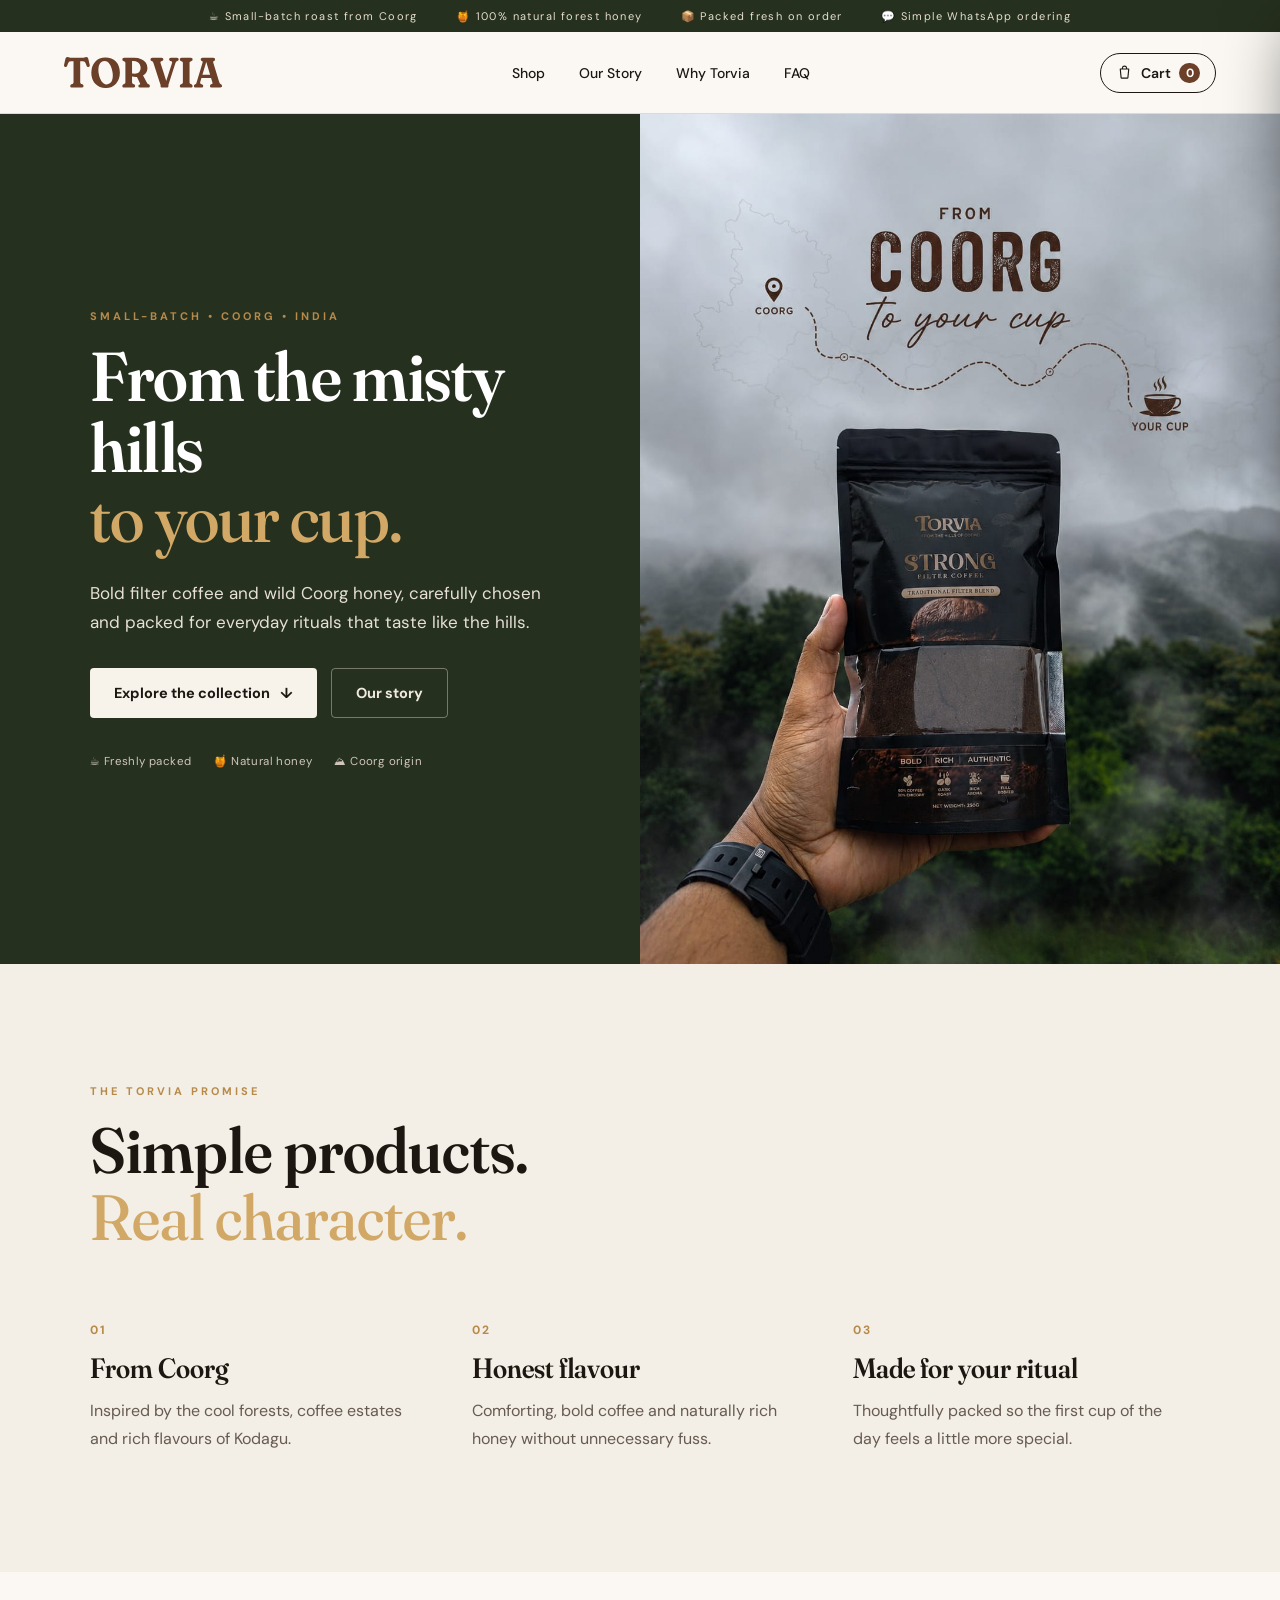
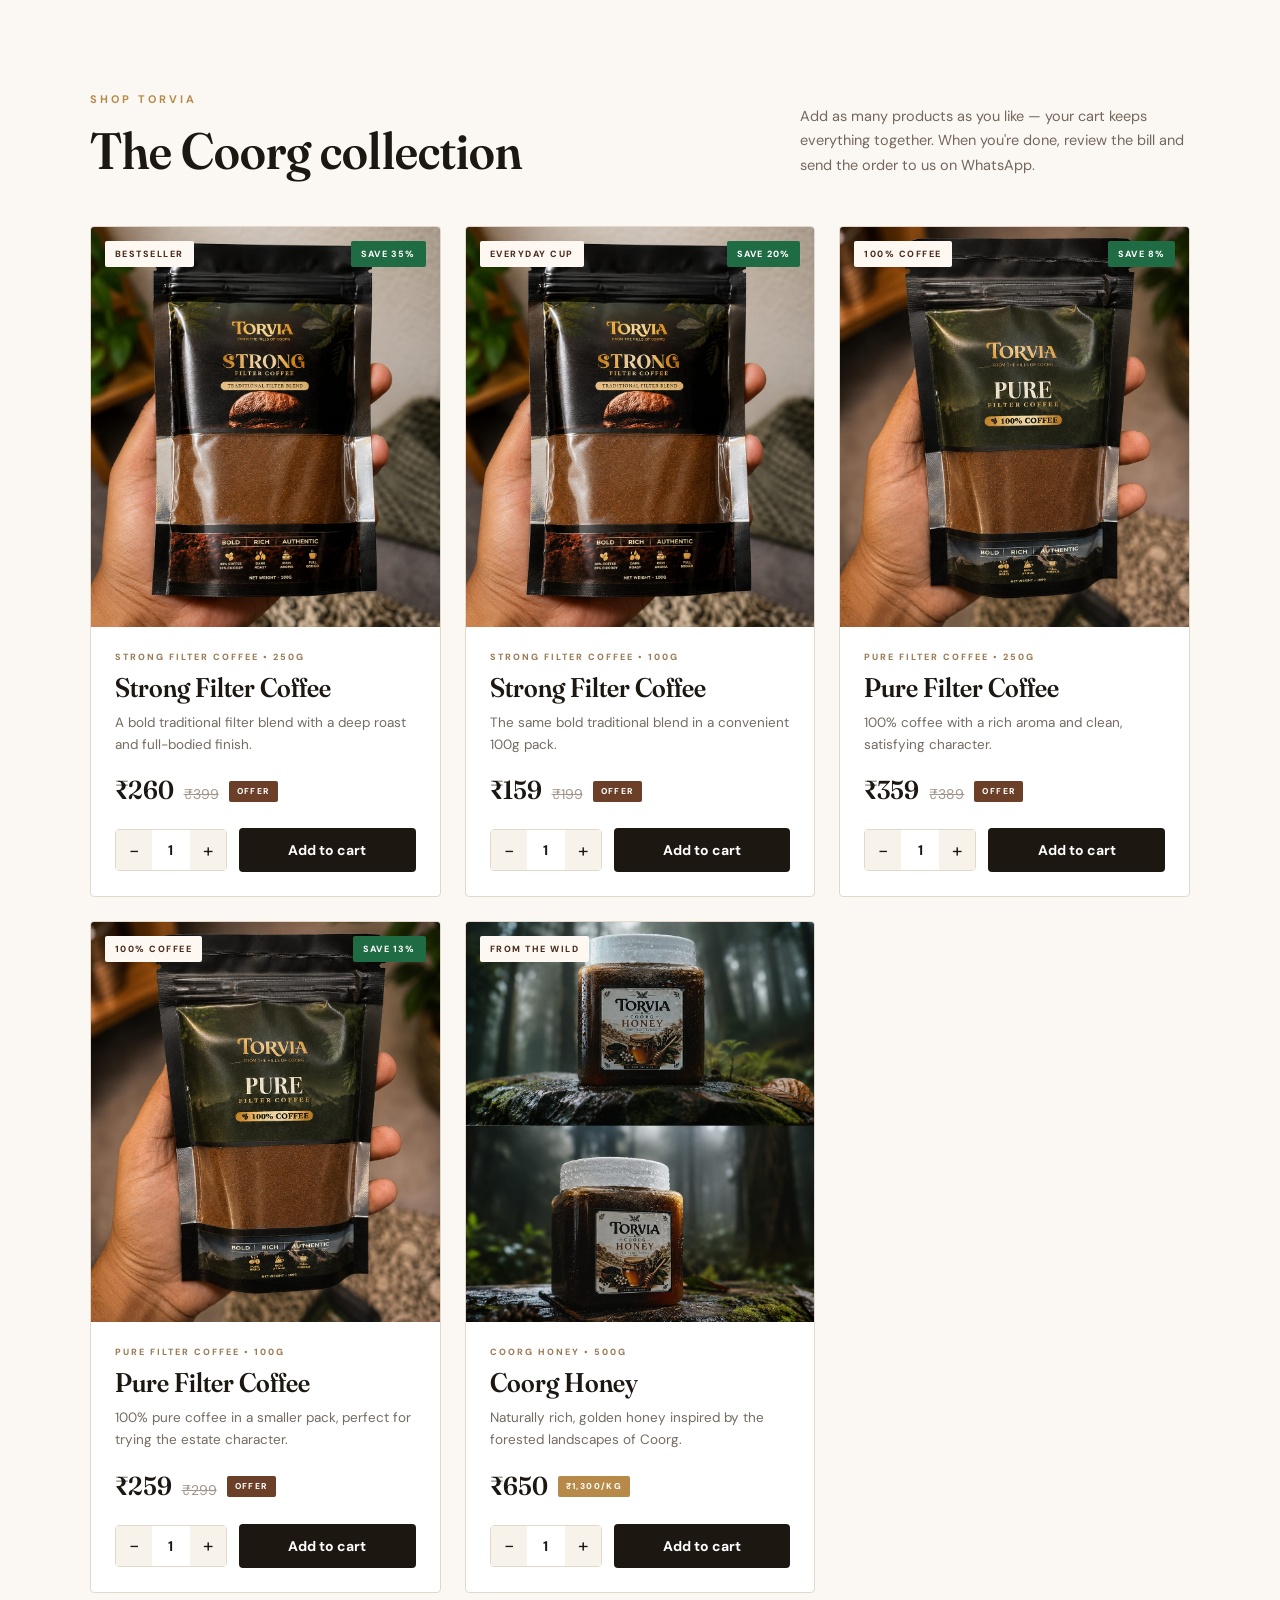
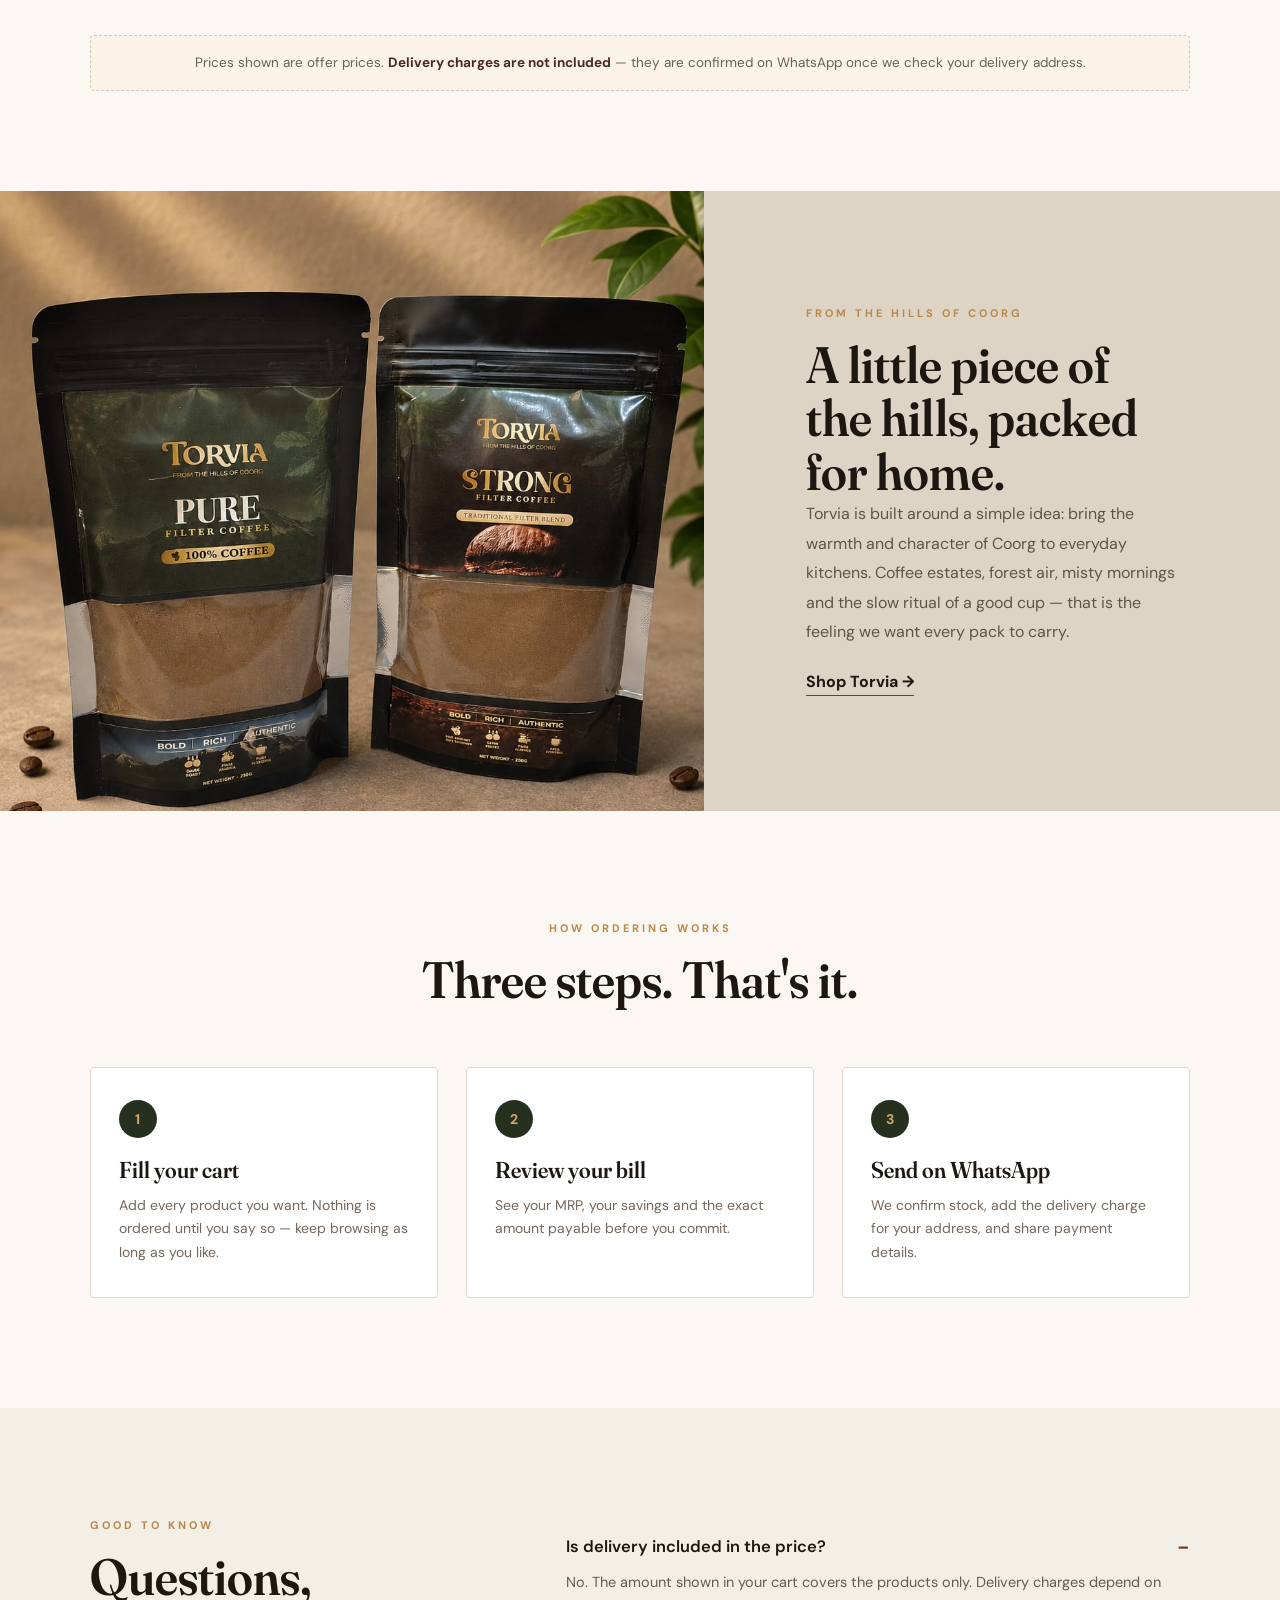
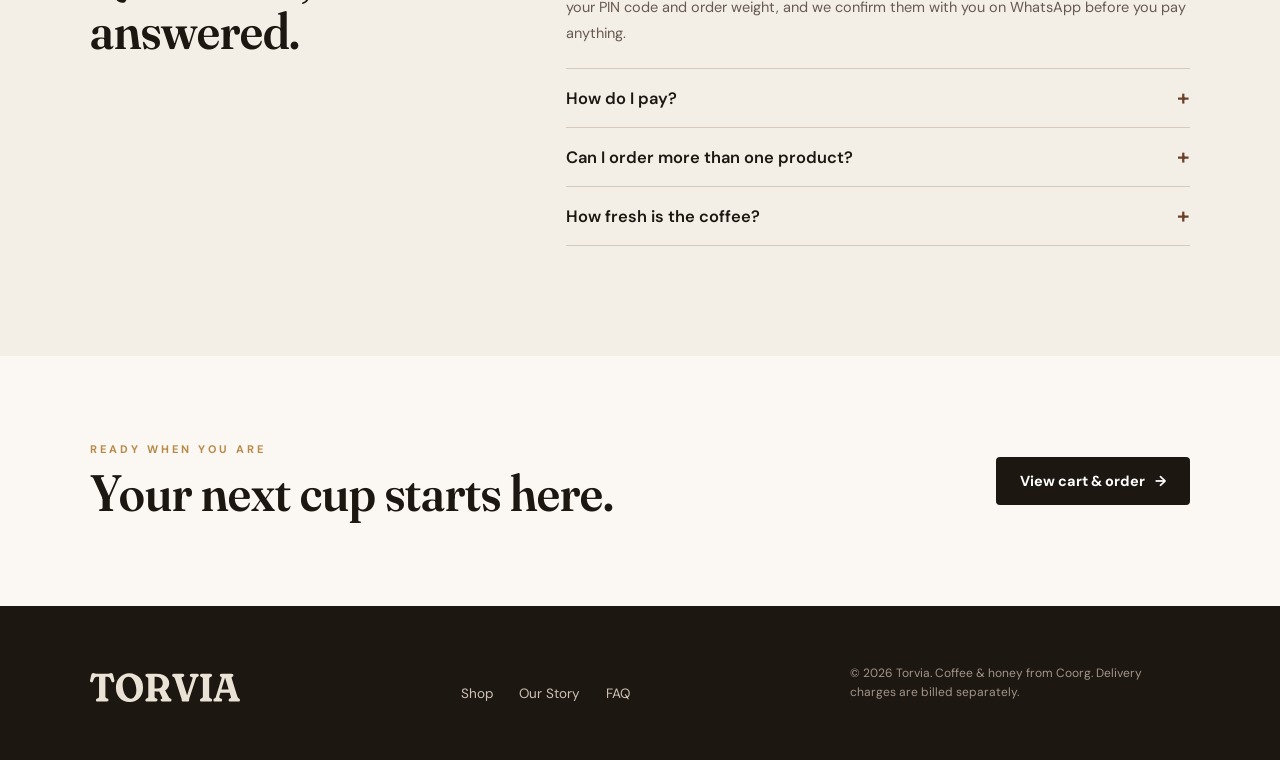
==== torvia_premium_coffee/index.html @ de448379 "Add files via upload" ====
<!doctype html>
<html lang="en">
<head>
<meta charset="utf-8">
<meta name="viewport" content="width=device-width,initial-scale=1">
<title>TORVIA — Filter Coffee & Wild Honey from the Hills of Coorg</title>
<meta name="description" content="Small-batch filter coffee and natural Coorg honey. Order on WhatsApp — offer prices, packed fresh, delivered across India.">
<meta name="theme-color" content="#26301e">
<link rel="icon" href="assets/torvia-mark.svg">
<meta property="og:title" content="TORVIA — From the Hills of Coorg">
<meta property="og:description" content="Small-batch filter coffee and natural Coorg honey.">
<meta property="og:image" content="assets/torvia-mark.svg">
<link rel="preconnect" href="https://fonts.googleapis.com">
<link rel="preconnect" href="https://fonts.gstatic.com" crossorigin>
<link href="https://fonts.googleapis.com/css2?family=DM+Sans:wght@400;500;600;700&family=Fraunces:opsz,wght,SOFT,WONK@9..144,300..900,0..100,0..1&family=Playfair+Display:wght@500;600&display=swap" rel="stylesheet">
<link rel="stylesheet" href="style.css">
</head>
<body>

<!-- ANNOUNCEMENT ------------------------------------------------------- -->
<div class="ticker" role="status">
  <span>☕ Small-batch roast from Coorg</span>
  <span>🍯 100% natural forest honey</span>
  <span>📦 Packed fresh on order</span>
  <span>💬 Simple WhatsApp ordering</span>
</div>

<!-- HEADER ------------------------------------------------------------- -->
<header class="nav" id="siteNav">
  <a class="brand" href="#top" aria-label="Torvia home"><img src="assets/torvia-logo.svg" alt="Torvia"></a>
  <nav aria-label="Primary">
    <a href="#shop">Shop</a>
    <a href="#story">Our Story</a>
    <a href="#why">Why Torvia</a>
    <a href="#faq">FAQ</a>
  </nav>
  <button class="cart-btn" id="openCart" aria-label="Open cart">
    <svg viewBox="0 0 24 24" aria-hidden="true"><path d="M6 7h12l-1.2 12.2a1 1 0 0 1-1 .8H8.2a1 1 0 0 1-1-.8L6 7Z"/><path d="M9 7V5.6A3 3 0 0 1 12 3a3 3 0 0 1 3 2.6V7"/></svg>
    <span>Cart</span><b id="cartCount">0</b>
  </button>
</header>

<main id="top">

<!-- HERO --------------------------------------------------------------- -->
<section class="hero">
  <div class="hero-copy">
    <p class="eyebrow">SMALL-BATCH • COORG • INDIA</p>
    <h1>From the misty hills<br><em>to your cup.</em></h1>
    <p class="lead">Bold filter coffee and wild Coorg honey, carefully chosen and packed for everyday rituals that taste like the hills.</p>
    <div class="hero-cta">
      <a class="btn light" href="#shop">Explore the collection <span aria-hidden="true">↓</span></a>
      <a class="btn ghost" href="#story">Our story</a>
    </div>
    <div class="hero-notes">
      <span>☕ Freshly packed</span><span>🍯 Natural honey</span><span>⛰ Coorg origin</span>
    </div>
  </div>
  <div class="hero-image">
    <img src="assets/torvia-coorg-hero.jpg" alt="Torvia Strong Filter Coffee in the hills of Coorg" width="1000" height="1200">
  </div>
</section>

<!-- PROMISE ------------------------------------------------------------ -->
<section class="intro" id="why">
  <p class="eyebrow">THE TORVIA PROMISE</p>
  <h2>Simple products.<br><em>Real character.</em></h2>
  <div class="promise-grid">
    <div><strong>01</strong><h3>From Coorg</h3><p>Inspired by the cool forests, coffee estates and rich flavours of Kodagu.</p></div>
    <div><strong>02</strong><h3>Honest flavour</h3><p>Comforting, bold coffee and naturally rich honey without unnecessary fuss.</p></div>
    <div><strong>03</strong><h3>Made for your ritual</h3><p>Thoughtfully packed so the first cup of the day feels a little more special.</p></div>
  </div>
</section>

<!-- SHOP --------------------------------------------------------------- -->
<section class="shop" id="shop">
  <div class="section-head">
    <div>
      <p class="eyebrow">SHOP TORVIA</p>
      <h2>The Coorg collection</h2>
    </div>
    <p>Add as many products as you like — your cart keeps everything together. When you're done, review the bill and send the order to us on WhatsApp.</p>
  </div>

  <div class="products">

    <article class="product">
      <div class="product-img">
        <img src="assets/torvia-strong.jpg" alt="Torvia Strong Filter Coffee 250g" loading="lazy">
        <span class="tag">BESTSELLER</span>
        <span class="save-pill" data-save-pill>SAVE 35%</span>
      </div>
      <div class="product-info">
        <p class="type">STRONG FILTER COFFEE • 250G</p>
        <h3>Strong Filter Coffee</h3>
        <p class="desc">A bold traditional filter blend with a deep roast and full-bodied finish.</p>
        <div class="price"><strong>₹260</strong><span class="mrp">₹399</span><span class="offer">OFFER</span></div>
        <div class="buy">
          <div class="product-qty" role="group" aria-label="Quantity for Strong Filter Coffee 250g">
            <button type="button" data-minus="strong250" aria-label="Decrease quantity">−</button>
            <span id="qty-strong250">1</span>
            <button type="button" data-plus="strong250" aria-label="Increase quantity">+</button>
          </div>
          <button class="add-btn" data-add data-id="strong250" data-name="Torvia Strong Filter Coffee — 250g" data-price="260" data-mrp="399">Add to cart</button>
        </div>
      </div>
    </article>

    <article class="product">
      <div class="product-img">
        <img src="assets/torvia-strong.jpg" alt="Torvia Strong Filter Coffee 100g" loading="lazy">
        <span class="tag">EVERYDAY CUP</span>
        <span class="save-pill" data-save-pill>SAVE 20%</span>
      </div>
      <div class="product-info">
        <p class="type">STRONG FILTER COFFEE • 100G</p>
        <h3>Strong Filter Coffee</h3>
        <p class="desc">The same bold traditional blend in a convenient 100g pack.</p>
        <div class="price"><strong>₹159</strong><span class="mrp">₹199</span><span class="offer">OFFER</span></div>
        <div class="buy">
          <div class="product-qty" role="group" aria-label="Quantity for Strong Filter Coffee 100g">
            <button type="button" data-minus="strong100" aria-label="Decrease quantity">−</button>
            <span id="qty-strong100">1</span>
            <button type="button" data-plus="strong100" aria-label="Increase quantity">+</button>
          </div>
          <button class="add-btn" data-add data-id="strong100" data-name="Torvia Strong Filter Coffee — 100g" data-price="159" data-mrp="199">Add to cart</button>
        </div>
      </div>
    </article>

    <article class="product">
      <div class="product-img">
        <img src="assets/torvia-pure.jpg" alt="Torvia Pure Filter Coffee 250g" loading="lazy">
        <span class="tag">100% COFFEE</span>
        <span class="save-pill" data-save-pill>SAVE 8%</span>
      </div>
      <div class="product-info">
        <p class="type">PURE FILTER COFFEE • 250G</p>
        <h3>Pure Filter Coffee</h3>
        <p class="desc">100% coffee with a rich aroma and clean, satisfying character.</p>
        <div class="price"><strong>₹359</strong><span class="mrp">₹389</span><span class="offer">OFFER</span></div>
        <div class="buy">
          <div class="product-qty" role="group" aria-label="Quantity for Pure Filter Coffee 250g">
            <button type="button" data-minus="pure250" aria-label="Decrease quantity">−</button>
            <span id="qty-pure250">1</span>
            <button type="button" data-plus="pure250" aria-label="Increase quantity">+</button>
          </div>
          <button class="add-btn" data-add data-id="pure250" data-name="Torvia Pure Filter Coffee — 250g" data-price="359" data-mrp="389">Add to cart</button>
        </div>
      </div>
    </article>

    <article class="product">
      <div class="product-img">
        <img src="assets/torvia-pure.jpg" alt="Torvia Pure Filter Coffee 100g" loading="lazy">
        <span class="tag">100% COFFEE</span>
        <span class="save-pill" data-save-pill>SAVE 13%</span>
      </div>
      <div class="product-info">
        <p class="type">PURE FILTER COFFEE • 100G</p>
        <h3>Pure Filter Coffee</h3>
        <p class="desc">100% pure coffee in a smaller pack, perfect for trying the estate character.</p>
        <div class="price"><strong>₹259</strong><span class="mrp">₹299</span><span class="offer">OFFER</span></div>
        <div class="buy">
          <div class="product-qty" role="group" aria-label="Quantity for Pure Filter Coffee 100g">
            <button type="button" data-minus="pure100" aria-label="Decrease quantity">−</button>
            <span id="qty-pure100">1</span>
            <button type="button" data-plus="pure100" aria-label="Increase quantity">+</button>
          </div>
          <button class="add-btn" data-add data-id="pure100" data-name="Torvia Pure Filter Coffee — 100g" data-price="259" data-mrp="299">Add to cart</button>
        </div>
      </div>
    </article>

    <article class="product">
      <div class="product-img">
        <img src="assets/torvia-honey.jpg" alt="Torvia Coorg Honey 500g" loading="lazy">
        <span class="tag">FROM THE WILD</span>
      </div>
      <div class="product-info">
        <p class="type">COORG HONEY • 500G</p>
        <h3>Coorg Honey</h3>
        <p class="desc">Naturally rich, golden honey inspired by the forested landscapes of Coorg.</p>
        <div class="price"><strong>₹650</strong><span class="offer alt">₹1,300/KG</span></div>
        <div class="buy">
          <div class="product-qty" role="group" aria-label="Quantity for Coorg Honey 500g">
            <button type="button" data-minus="honey500" aria-label="Decrease quantity">−</button>
            <span id="qty-honey500">1</span>
            <button type="button" data-plus="honey500" aria-label="Increase quantity">+</button>
          </div>
          <button class="add-btn" data-add data-id="honey500" data-name="Torvia Coorg Honey — 500g" data-price="650" data-mrp="650">Add to cart</button>
        </div>
      </div>
    </article>

  </div>

  <p class="shop-note">Prices shown are offer prices. <b>Delivery charges are not included</b> — they are confirmed on WhatsApp once we check your delivery address.</p>
</section>

<!-- STORY -------------------------------------------------------------- -->
<section class="story" id="story">
  <div class="story-image"><img src="assets/torvia-coffee-duo.jpg" alt="Torvia coffee collection" loading="lazy"></div>
  <div class="story-copy">
    <p class="eyebrow">FROM THE HILLS OF COORG</p>
    <h2>A little piece of the hills, packed for home.</h2>
    <p>Torvia is built around a simple idea: bring the warmth and character of Coorg to everyday kitchens. Coffee estates, forest air, misty mornings and the slow ritual of a good cup — that is the feeling we want every pack to carry.</p>
    <a href="#shop" class="text-link">Shop Torvia →</a>
  </div>
</section>

<!-- HOW IT WORKS ------------------------------------------------------- -->
<section class="steps">
  <p class="eyebrow">HOW ORDERING WORKS</p>
  <h2>Three steps. That's it.</h2>
  <ol class="step-grid">
    <li><strong>1</strong><h3>Fill your cart</h3><p>Add every product you want. Nothing is ordered until you say so — keep browsing as long as you like.</p></li>
    <li><strong>2</strong><h3>Review your bill</h3><p>See your MRP, your savings and the exact amount payable before you commit.</p></li>
    <li><strong>3</strong><h3>Send on WhatsApp</h3><p>We confirm stock, add the delivery charge for your address, and share payment details.</p></li>
  </ol>
</section>

<!-- FAQ ---------------------------------------------------------------- -->
<section class="faq" id="faq">
  <div>
    <p class="eyebrow">GOOD TO KNOW</p>
    <h2>Questions,<br>answered.</h2>
  </div>
  <div class="faq-list">
    <details open><summary>Is delivery included in the price?</summary><p>No. The amount shown in your cart covers the products only. Delivery charges depend on your PIN code and order weight, and we confirm them with you on WhatsApp before you pay anything.</p></details>
    <details><summary>How do I pay?</summary><p>Once you send your order on WhatsApp, we reply with the final bill including delivery and share UPI or bank transfer details. Nothing is charged on this website.</p></details>
    <details><summary>Can I order more than one product?</summary><p>Yes — add as many as you like. Your cart keeps everything together and sends one combined order.</p></details>
    <details><summary>How fresh is the coffee?</summary><p>We pack in small batches on order, so what reaches you is close to roast date rather than sitting on a shelf.</p></details>
  </div>
</section>

<!-- ORDER STRIP -------------------------------------------------------- -->
<section class="order-strip">
  <div>
    <p class="eyebrow">READY WHEN YOU ARE</p>
    <h2>Your next cup starts here.</h2>
  </div>
  <button class="btn dark" id="openCart2" type="button">View cart &amp; order <span aria-hidden="true">→</span></button>
</section>

</main>

<footer>
  <div class="brand"><img src="assets/torvia-logo-light.svg" alt="Torvia"></div>
  <div class="foot-links">
    <a href="#shop">Shop</a><a href="#story">Our Story</a><a href="#faq">FAQ</a>
  </div>
  <p>© 2026 Torvia. Coffee &amp; honey from Coorg. Delivery charges are billed separately.</p>
</footer>

<!-- STICKY CART BAR ---------------------------------------------------- -->
<div class="sticky-bar" id="stickyBar" hidden>
  <div class="sb-info">
    <b id="sbCount">0 items</b>
    <span id="sbTotal">₹0</span>
  </div>
  <div class="sb-actions">
    <button type="button" class="sb-ghost" id="sbKeep">Add more items</button>
    <button type="button" class="sb-go" id="sbGo">Review &amp; proceed <span aria-hidden="true">→</span></button>
  </div>
</div>

<!-- TOAST -------------------------------------------------------------- -->
<div class="toast" id="toast" role="status" aria-live="polite" hidden>
  <img id="toastImg" src="" alt="">
  <div class="toast-copy">
    <b>Added to cart</b>
    <span id="toastName"></span>
  </div>
  <div class="toast-actions">
    <button type="button" id="toastKeep">Keep shopping</button>
    <button type="button" id="toastView">View cart</button>
  </div>
</div>

<!-- CART DRAWER -------------------------------------------------------- -->
<div class="overlay" id="overlay"></div>
<aside class="cart" id="cart" aria-label="Your cart" aria-hidden="true">

  <div class="cart-head">
    <div>
      <p class="eyebrow" id="cartStepLabel">STEP 1 OF 2 — YOUR CART</p>
      <h2 id="cartTitle">Cart</h2>
    </div>
    <button id="closeCart" aria-label="Close cart">×</button>
  </div>

  <!-- STEP 1: items -->
  <div class="cart-body" id="stepCart">
    <div class="cart-items" id="cartItems">
      <div class="empty">
        <p>Your cart is waiting for something from Coorg.</p>
        <button type="button" class="empty-cta" id="emptyShop">Browse the collection</button>
      </div>
    </div>
  </div>

  <!-- STEP 2: billing -->
  <div class="cart-body" id="stepBilling" hidden>
    <div class="bill" id="billBox"></div>

    <div class="delivery-note">
      <span class="dn-icon" aria-hidden="true">🚚</span>
      <div>
        <b>Delivery charges are not included in this bill.</b>
        <p>Shipping is calculated after we check your delivery address and PIN code, and will be confirmed on WhatsApp before you pay.</p>
      </div>
    </div>

    <p class="fields-head">Delivery details</p>
    <div class="fields">
      <input id="customerName" placeholder="Full name" autocomplete="name">
      <input id="phone" placeholder="Mobile number" inputmode="numeric" autocomplete="tel">
      <textarea id="address" placeholder="Full delivery address (house / street / landmark)" autocomplete="street-address"></textarea>
      <div class="two">
        <input id="city" placeholder="City" autocomplete="address-level2">
        <input id="pincode" placeholder="PIN code" inputmode="numeric" autocomplete="postal-code" maxlength="6">
      </div>
      <textarea id="notes" placeholder="Order notes (optional)"></textarea>
    </div>
    <p class="form-error" id="formError" hidden></p>
  </div>

  <!-- FOOTER: summary + actions -->
  <div class="checkout">
    <div class="summary" id="summaryBox"></div>

    <div class="pay-box">
      <div>
        <span>Amount to pay</span>
        <small>Excluding delivery charges</small>
      </div>
      <strong id="payAmount">₹0</strong>
    </div>

    <button class="proceed" id="proceedBtn" type="button">Proceed to billing <span aria-hidden="true">→</span></button>

    <div class="final-actions" id="finalActions" hidden>
      <button class="back-btn" id="backBtn" type="button">← Back to cart</button>
      <button class="whatsapp" id="whatsapp" type="button">
        <svg viewBox="0 0 24 24" aria-hidden="true"><path d="M12 2a10 10 0 0 0-8.6 15.1L2 22l5-1.3A10 10 0 1 0 12 2Z"/></svg>
        Send order on WhatsApp
      </button>
    </div>

    <small class="fine">No payment is taken on this website. Torvia will confirm your order, add delivery charges for your address and share payment details on WhatsApp.</small>
  </div>
</aside>

<script src="script.js"></script>
</body>
</html>
---- torvia_premium_coffee/style.css ----
/* ============================================================
   TORVIA — Premium Coffee & Coorg Honey
   ============================================================ */

:root{
  --ink:#1d1712;
  --brown:#6b3f28;
  --brown-deep:#4b2b1d;
  --gold:#b78a4a;
  --gold-soft:#d2a866;
  --forest:#26301e;
  --green:#1f6b43;
  --cream:#f3eee6;
  --paper:#fbf8f3;
  --sand:#fbf3e7;
  --line:#e2d9cc;
  --muted:#75675c;
  --radius:4px;
  --shadow:0 18px 50px -22px rgba(45,28,16,.38);
  --serif:'Fraunces','Playfair Display',Georgia,serif;
  --sans:'DM Sans',system-ui,-apple-system,sans-serif;
}

*{box-sizing:border-box}
[hidden]{display:none!important}
html{scroll-behavior:smooth}
body{
  margin:0;background:var(--paper);color:var(--ink);
  font-family:var(--sans);-webkit-font-smoothing:antialiased;
  overflow-x:hidden;
}
img{max-width:100%}
h1,h2,h3,h4{font-family:var(--serif);font-variation-settings:'opsz' 100,'SOFT' 40,'WONK' 1}
.price strong,.pay-box strong,.sb-info span{font-variation-settings:'opsz' 100,'SOFT' 40,'WONK' 1}
::selection{background:var(--gold-soft);color:#2a1c10}
:focus-visible{outline:2px solid var(--gold);outline-offset:3px}

.eyebrow{font-size:11px;letter-spacing:3px;font-weight:700;color:var(--gold);margin:0 0 18px}

/* ---------- ticker ---------- */
.ticker{
  background:var(--forest);color:#e6ddcd;font-size:11px;letter-spacing:1.4px;
  display:flex;justify-content:center;gap:38px;padding:9px 5vw;flex-wrap:wrap;
}
.ticker span{white-space:nowrap}

/* ---------- nav ---------- */
.nav{
  height:82px;padding:0 5vw;display:flex;align-items:center;justify-content:space-between;
  border-bottom:1px solid var(--line);background:rgba(251,248,243,.9);
  backdrop-filter:blur(16px);position:sticky;top:0;z-index:20;transition:box-shadow .3s;
}
.nav.scrolled{box-shadow:0 10px 30px -24px rgba(45,28,16,.6)}
.brand{display:flex;align-items:center;text-decoration:none}
.brand img{display:block;width:158px;height:auto}
.nav nav{display:flex;gap:34px}
.nav nav a{
  color:var(--ink);text-decoration:none;font-size:14px;font-weight:500;
  position:relative;padding:4px 0;
}
.nav nav a::after{
  content:'';position:absolute;left:0;bottom:0;height:1.5px;width:0;background:var(--brown);transition:width .28s;
}
.nav nav a:hover::after{width:100%}

.cart-btn{
  display:inline-flex;align-items:center;gap:8px;border:1px solid var(--ink);
  background:transparent;border-radius:99px;padding:9px 15px;font-weight:600;font-family:var(--sans);
  font-size:14px;cursor:pointer;transition:.25s;color:var(--ink);
}
.cart-btn:hover{background:var(--ink);color:#fff}
.cart-btn svg{width:17px;height:17px;fill:none;stroke:currentColor;stroke-width:1.6;stroke-linejoin:round}
.cart-btn b{background:var(--brown);color:#fff;border-radius:99px;min-width:21px;padding:2px 6px;font-size:12px;text-align:center}
.cart-btn:hover b{background:var(--gold)}
.cart-btn.bump{animation:bump .45s ease}
@keyframes bump{0%,100%{transform:scale(1)}35%{transform:scale(1.12)}}

/* ---------- hero ---------- */
.hero{min-height:690px;background:var(--forest);display:grid;grid-template-columns:1fr 1fr;color:#fff;position:relative}
.hero-copy{padding:90px 7vw;display:flex;flex-direction:column;justify-content:center}
.hero h1{font-size:clamp(46px,5.4vw,78px);line-height:1.02;font-weight:600;margin:0 0 26px;letter-spacing:-.01em}
.hero h1 em,.intro h2 em{font-style:normal;font-weight:500;color:var(--gold-soft)}
.lead{max-width:540px;font-size:17px;line-height:1.75;color:#e7e0d7;margin:0}
.hero-cta{display:flex;gap:14px;flex-wrap:wrap;margin-top:30px}
.btn{
  display:inline-flex;align-items:center;gap:10px;text-decoration:none;
  padding:15px 24px;border-radius:var(--radius);font-weight:700;font-size:14.5px;
  font-family:var(--sans);cursor:pointer;border:0;transition:.25s;
}
.light{background:#f7f2ea;color:var(--ink)}
.light:hover{background:#fff;transform:translateY(-2px)}
.ghost{background:transparent;color:#f0e9dd;border:1px solid rgba(240,233,221,.4)}
.ghost:hover{background:rgba(255,255,255,.08)}
.dark{background:var(--ink);color:#fff}
.dark:hover{background:var(--brown);transform:translateY(-2px)}
.hero-notes{display:flex;gap:22px;margin-top:36px;font-size:11.5px;color:#cfc6b9;flex-wrap:wrap;letter-spacing:.4px}
.hero-image{min-height:690px;overflow:hidden}
.hero-image img{width:100%;height:100%;object-fit:cover;display:block}

/* ---------- promise ---------- */
.intro{padding:120px 7vw;background:var(--cream)}
.intro h2{font-size:clamp(40px,5vw,68px);line-height:1.05;font-weight:600;margin:0 0 68px}
.promise-grid{display:grid;grid-template-columns:repeat(3,1fr);gap:45px}
.promise-grid strong{font-size:12px;color:var(--gold);letter-spacing:2px}
.promise-grid h3{font-size:28px;font-weight:600;margin:12px 0}
.promise-grid p{color:#665b52;line-height:1.7;max-width:330px;margin:0}

/* ---------- shop ---------- */
.shop{padding:120px 7vw 100px}
.section-head{display:flex;justify-content:space-between;align-items:flex-end;gap:40px;margin-bottom:48px}
.section-head h2,.story h2,.order-strip h2,.steps h2,.faq h2{
  font-size:clamp(38px,4vw,58px);line-height:1.05;font-weight:600;margin:0;
}
.section-head>p{max-width:390px;color:var(--muted);line-height:1.7;font-size:14.5px;margin:0}

.products{display:grid;grid-template-columns:repeat(3,1fr);gap:24px}
.product{
  background:#fff;border:1px solid var(--line);border-radius:var(--radius);
  overflow:hidden;display:flex;flex-direction:column;transition:.35s;
}
.product:hover{transform:translateY(-5px);box-shadow:var(--shadow);border-color:#d3c6b4}
.product-img{height:400px;position:relative;overflow:hidden;background:#e9e1d5}
.product-img img{width:100%;height:100%;object-fit:cover;transition:transform .6s ease}
.product:hover .product-img img{transform:scale(1.05)}
.product-img .tag{
  position:absolute;left:14px;top:14px;background:#fdf9f2;color:var(--brown-deep);
  padding:7px 10px;font-size:9px;letter-spacing:1.5px;font-weight:800;border-radius:2px;
}
.product-img .save-pill{
  position:absolute;right:14px;top:14px;background:var(--green);color:#fff;
  padding:7px 10px;font-size:9px;letter-spacing:1.2px;font-weight:800;border-radius:2px;
}
.product-info{padding:24px;display:flex;flex-direction:column;flex:1}
.type{font-size:9px;letter-spacing:2px;color:#9b7b55;font-weight:800;margin:0}
.product h3{font-size:27px;font-weight:600;margin:8px 0}
.desc{font-size:13.5px;color:#756b62;line-height:1.65;min-height:44px;margin:0}

.price{display:flex;align-items:baseline;gap:10px;margin-top:18px;min-height:34px;flex-wrap:wrap}
.price strong{font-size:26px;font-family:var(--serif);font-weight:600;color:var(--ink)}
.price .mrp{text-decoration:line-through;color:#a2968b;font-size:14px}
.price .offer{
  font-size:8.5px;letter-spacing:1.4px;font-weight:800;color:#fff;
  background:var(--brown);padding:5px 8px;border-radius:2px;white-space:nowrap;align-self:center;
}
.price .offer.alt{background:var(--gold)}

.buy{display:flex;align-items:center;gap:12px;margin-top:auto;padding-top:20px}
.product-qty{display:flex;align-items:center;border:1px solid var(--line);border-radius:var(--radius);background:#fff;flex:0 0 auto}
.product-qty button{
  width:36px;height:40px;border:0;background:#f7f2ea;color:var(--ink);
  font-size:19px;line-height:1;cursor:pointer;transition:.2s;font-family:var(--sans);
}
.product-qty button:hover{background:var(--cream);color:var(--brown)}
.product-qty span{width:38px;text-align:center;font-weight:700;font-size:14px}
.add-btn{
  flex:1;background:var(--ink);color:#fff;border:0;padding:13px 12px;font-weight:700;
  font-size:14px;cursor:pointer;border-radius:var(--radius);transition:.25s;font-family:var(--sans);
}
.add-btn:hover{background:var(--brown)}
.add-btn.added{background:var(--green)}

.shop-note{
  margin:42px 0 0;padding:16px 20px;background:var(--sand);border:1px dashed #d9c9ae;
  border-radius:var(--radius);font-size:13.5px;color:#6d6055;line-height:1.65;text-align:center;
}
.shop-note b{color:var(--brown-deep)}

/* ---------- story ---------- */
.story{background:#ded4c6;display:grid;grid-template-columns:1.1fr .9fr}
.story-image{height:620px;overflow:hidden}
.story-image img{width:100%;height:100%;object-fit:cover}
.story-copy{padding:90px 8vw;display:flex;flex-direction:column;justify-content:center}
.story-copy p:not(.eyebrow){color:#5f544a;line-height:1.85;margin:0}
.text-link{color:var(--ink);font-weight:700;text-decoration:none;margin-top:24px;border-bottom:1.5px solid var(--brown);width:max-content;padding-bottom:3px}
.text-link:hover{color:var(--brown)}

/* ---------- steps ---------- */
.steps{padding:110px 7vw;background:var(--paper);text-align:center}
.steps h2{margin-bottom:60px}
.step-grid{list-style:none;margin:0;padding:0;display:grid;grid-template-columns:repeat(3,1fr);gap:28px;text-align:left}
.step-grid li{background:#fff;border:1px solid var(--line);border-radius:var(--radius);padding:32px 28px}
.step-grid strong{
  display:flex;align-items:center;justify-content:center;width:38px;height:38px;
  border-radius:50%;background:var(--forest);color:var(--gold-soft);font-size:14px;font-weight:700;
}
.step-grid h3{font-size:23px;font-weight:600;margin:18px 0 10px}
.step-grid p{margin:0;color:var(--muted);line-height:1.7;font-size:14px}

/* ---------- faq ---------- */
.faq{padding:110px 7vw;background:var(--cream);display:grid;grid-template-columns:.8fr 1.2fr;gap:60px;align-items:start}
.faq-list details{border-bottom:1px solid #d5cabb;padding:18px 0}
.faq-list summary{
  cursor:pointer;font-weight:600;font-size:16.5px;list-style:none;
  display:flex;justify-content:space-between;align-items:center;gap:16px;
}
.faq-list summary::-webkit-details-marker{display:none}
.faq-list summary::after{content:'+';font-size:22px;color:var(--brown);line-height:1;transition:.25s}
.faq-list details[open] summary::after{content:'−'}
.faq-list p{margin:12px 0 4px;color:#665b52;line-height:1.75;font-size:14.5px;max-width:640px}

/* ---------- order strip ---------- */
.order-strip{padding:86px 7vw;display:flex;justify-content:space-between;align-items:center;gap:30px;background:var(--paper)}
.order-strip .eyebrow{margin-bottom:10px}

/* ---------- footer ---------- */
footer{background:var(--ink);color:#d9d0c7;padding:58px 7vw;display:flex;justify-content:space-between;align-items:flex-end;gap:30px;flex-wrap:wrap}
footer .brand img{width:150px;opacity:.95}
.foot-links{display:flex;gap:26px}
.foot-links a{color:#cdc2b6;text-decoration:none;font-size:13.5px}
.foot-links a:hover{color:#fff}
footer p{font-size:12px;color:#a1958a;margin:0;max-width:340px;line-height:1.6}

/* ---------- toast ---------- */
.toast{
  position:fixed;right:22px;bottom:92px;z-index:40;background:#fff;border:1px solid var(--line);
  border-radius:6px;box-shadow:var(--shadow);padding:14px;width:min(360px,calc(100vw - 44px));
  display:grid;grid-template-columns:52px 1fr;gap:12px;align-items:center;
  transform:translateY(18px);opacity:0;transition:.3s;pointer-events:none;
}
.toast.show{transform:translateY(0);opacity:1;pointer-events:auto}
.toast img{width:52px;height:56px;object-fit:cover;border-radius:3px;grid-row:span 2}
.toast-copy b{display:block;font-size:13px;color:var(--green);letter-spacing:.3px}
.toast-copy span{display:block;font-size:13.5px;font-weight:600;margin-top:3px;line-height:1.35}
.toast-actions{grid-column:2;display:flex;gap:8px;margin-top:2px}
.toast-actions button{
  flex:1;padding:9px 8px;font-size:12.5px;font-weight:700;border-radius:3px;cursor:pointer;
  font-family:var(--sans);border:1px solid var(--line);background:#fff;color:var(--ink);transition:.2s;
}
.toast-actions button:hover{background:var(--cream)}
#toastView{background:var(--ink);color:#fff;border-color:var(--ink)}
#toastView:hover{background:var(--brown);border-color:var(--brown)}

/* ---------- sticky bar ---------- */
.sticky-bar{
  position:fixed;left:0;right:0;bottom:0;z-index:25;background:var(--forest);color:#f2ece2;
  display:flex;align-items:center;justify-content:space-between;gap:18px;
  padding:13px 5vw;transform:translateY(105%);transition:transform .35s;
  box-shadow:0 -12px 34px -22px rgba(0,0,0,.7);
}
.sticky-bar.show{transform:translateY(0)}
.sb-info{display:flex;align-items:baseline;gap:14px}
.sb-info b{font-size:13.5px;letter-spacing:.3px}
.sb-info span{font-family:var(--serif);font-size:22px;font-weight:600;color:var(--gold-soft)}
.sb-actions{display:flex;gap:10px}
.sb-ghost,.sb-go{
  border-radius:3px;font-weight:700;font-size:13.5px;padding:12px 20px;cursor:pointer;
  font-family:var(--sans);transition:.25s;border:1px solid transparent;
}
.sb-ghost{background:transparent;color:#d9d0c2;border-color:rgba(217,208,194,.35)}
.sb-ghost:hover{background:rgba(255,255,255,.08)}
.sb-go{background:#f5efe4;color:var(--ink);border-color:#f5efe4}
.sb-go:hover{background:#fff}

/* ---------- overlay + drawer ---------- */
.overlay{position:fixed;inset:0;background:rgba(20,15,11,.5);opacity:0;pointer-events:none;transition:.3s;z-index:30}
.overlay.show{opacity:1;pointer-events:auto}
.cart{
  position:fixed;right:0;top:0;width:min(480px,100%);height:100dvh;background:var(--paper);
  z-index:31;transform:translateX(100%);transition:transform .35s cubic-bezier(.4,0,.2,1);
  display:flex;flex-direction:column;box-shadow:-20px 0 60px -30px rgba(0,0,0,.5);
}
.cart.show{transform:translateX(0)}
.cart-head{padding:26px 28px 20px;border-bottom:1px solid var(--line);display:flex;justify-content:space-between;align-items:flex-start}
.cart-head .eyebrow{margin-bottom:8px;font-size:10px}
.cart-head h2{font-size:34px;font-weight:600;margin:0}
.cart-head button{border:0;background:none;font-size:30px;cursor:pointer;line-height:1;color:var(--muted);padding:0 2px}
.cart-head button:hover{color:var(--ink)}
.cart-body{padding:22px 28px;overflow-y:auto;flex:1}

.empty{color:#8b7e72;padding:50px 0;text-align:center}
.empty p{margin:0 0 18px}
.empty-cta{
  background:var(--ink);color:#fff;border:0;padding:12px 20px;border-radius:3px;
  font-weight:700;font-size:13.5px;cursor:pointer;font-family:var(--sans);
}
.empty-cta:hover{background:var(--brown)}

.cart-row{display:grid;grid-template-columns:64px 1fr auto;gap:14px;align-items:center;border-bottom:1px solid var(--line);padding:16px 0}
.cart-row:first-child{padding-top:0}
.cart-row img{width:64px;height:70px;object-fit:cover;border-radius:3px}
.cart-row h4{margin:0 0 4px;font-family:var(--serif);font-size:16.5px;font-weight:600;line-height:1.25}
.cart-price-line{display:flex;align-items:center;gap:8px;margin:0 0 8px;font-size:12px;color:var(--muted)}
.cart-price-line s{color:#a89c90}
.cart-right{display:flex;flex-direction:column;align-items:flex-end;gap:8px}
.cart-right strong{font-size:15px;white-space:nowrap}
.remove{background:none;border:0;color:#a3968a;font-size:11px;cursor:pointer;text-decoration:underline;padding:0;font-family:var(--sans)}
.remove:hover{color:#b4392c}
.qty{display:flex;align-items:center;gap:0;border:1px solid var(--line);border-radius:3px;width:max-content;overflow:hidden}
.qty button{border:0;background:#f7f2ea;width:28px;height:28px;font-size:16px;cursor:pointer;line-height:1;font-family:var(--sans)}
.qty button:hover{background:var(--cream);color:var(--brown)}
.qty span{width:32px;text-align:center;font-weight:700;font-size:13px}

.keep-shopping{
  width:100%;margin-top:20px;background:transparent;border:1px dashed #cfc2b1;color:var(--brown-deep);
  padding:13px;border-radius:3px;font-weight:700;font-size:13.5px;cursor:pointer;font-family:var(--sans);
}
.keep-shopping:hover{background:var(--cream)}

/* billing step */
.bill{background:#fff;border:1px solid var(--line);border-radius:var(--radius);padding:18px 20px;margin-bottom:18px}
.bill h4{margin:0 0 14px;font-family:var(--sans);font-size:11px;letter-spacing:2px;color:var(--gold);font-weight:800}
.bill-row{display:flex;justify-content:space-between;gap:12px;font-size:13.5px;padding:7px 0;color:#4d4239;border-bottom:1px dotted #e6ddd0}
.bill-row:last-child{border-bottom:0}
.bill-row span:first-child{flex:1}
.bill-row .q{color:#9a8e83;font-size:12px}

.delivery-note{
  display:grid;grid-template-columns:26px 1fr;gap:12px;background:#fff6e6;border:1px solid #edd9b0;
  border-left:4px solid var(--gold);border-radius:var(--radius);padding:14px 16px;margin-bottom:22px;
}
.dn-icon{font-size:17px;line-height:1.2}
.delivery-note b{display:block;font-size:13.5px;color:#75530f;line-height:1.4}
.delivery-note p{margin:6px 0 0;font-size:12.5px;color:#8a6a26;line-height:1.6}

.fields-head{font-size:11px;letter-spacing:2px;font-weight:800;color:var(--gold);margin:0 0 12px}
.fields{display:grid;gap:10px}
.fields input,.fields textarea{
  width:100%;padding:13px;border:1px solid var(--line);background:#fff;
  font:14px var(--sans);border-radius:3px;color:var(--ink);
}
.fields input:focus,.fields textarea:focus{border-color:var(--brown);outline:none}
.fields input.err,.fields textarea.err{border-color:#c0483a;background:#fff7f6}
.fields textarea{min-height:74px;resize:vertical}
.two{display:grid;grid-template-columns:1fr 1fr;gap:10px}
.form-error{color:#b4392c;font-size:12.5px;margin:12px 0 0;font-weight:600}

/* checkout footer */
.checkout{padding:18px 28px 22px;border-top:1px solid var(--line);background:#fdfaf5}
.summary{display:grid;gap:6px;margin-bottom:12px}
.sum-row{display:flex;justify-content:space-between;font-size:13.5px;color:var(--muted)}
.sum-row.save{color:var(--green);font-weight:700}
.sum-row s{color:#a89c90}

.pay-box{
  display:flex;justify-content:space-between;align-items:center;gap:14px;
  background:var(--forest);color:#f4eee3;border-radius:var(--radius);padding:16px 18px;
}
.pay-box span{display:block;font-size:12px;letter-spacing:1.6px;font-weight:700;color:var(--gold-soft)}
.pay-box small{display:block;font-size:10.5px;color:#b9b1a2;margin-top:4px;letter-spacing:.3px}
.pay-box strong{font-family:var(--serif);font-size:32px;font-weight:600;line-height:1;color:#fff;white-space:nowrap}

.proceed{
  width:100%;margin-top:12px;border:0;background:var(--ink);color:#fff;padding:16px;
  font-weight:700;font-size:15px;border-radius:var(--radius);cursor:pointer;font-family:var(--sans);transition:.25s;
}
.proceed:hover:not(:disabled){background:var(--brown)}
.proceed:disabled{opacity:.4;cursor:not-allowed}

.final-actions{display:grid;grid-template-columns:auto 1fr;gap:10px;margin-top:12px}
.back-btn{
  border:1px solid var(--line);background:#fff;color:var(--ink);padding:15px 14px;
  border-radius:var(--radius);font-weight:700;font-size:13.5px;cursor:pointer;font-family:var(--sans);
}
.back-btn:hover{background:var(--cream)}
.whatsapp{
  display:flex;align-items:center;justify-content:center;gap:9px;border:0;background:var(--green);
  color:#fff;padding:15px;font-weight:700;font-size:14.5px;border-radius:var(--radius);
  cursor:pointer;font-family:var(--sans);transition:.25s;
}
.whatsapp:hover{background:#185635}
.whatsapp svg{width:18px;height:18px;fill:none;stroke:currentColor;stroke-width:1.7;stroke-linejoin:round}
.fine{display:block;color:#8b7e72;font-size:10.5px;line-height:1.6;margin-top:11px}

/* ---------- responsive ---------- */
@media(max-width:1000px){
  .products{grid-template-columns:repeat(2,1fr)}
  .promise-grid,.step-grid{grid-template-columns:1fr 1fr}
  .faq{grid-template-columns:1fr;gap:34px}
}
@media(max-width:820px){
  .ticker{gap:20px;font-size:10px;padding:8px 20px}
  .ticker span:nth-child(n+3){display:none}
  .nav{height:70px;padding:0 20px}
  .brand img{width:122px}
  .nav nav{display:none}
  .cart-btn span{display:none}
  .cart-btn{padding:9px 13px}

  .hero{grid-template-columns:1fr;min-height:0}
  .hero-image{min-height:400px;order:-1;max-height:52vh}
  .hero-copy{padding:56px 22px 62px}
  .hero h1{font-size:clamp(38px,10vw,54px)}
  .lead{font-size:15.5px}
  .hero-cta .btn{flex:1;justify-content:center}

  .intro,.shop,.steps,.faq{padding:70px 22px}
  .intro h2{margin-bottom:40px}
  .promise-grid,.products,.step-grid{grid-template-columns:1fr}
  .promise-grid{gap:32px}
  .section-head{display:block}
  .section-head>p{margin-top:16px;max-width:none}
  .product-img{height:340px}

  .story{grid-template-columns:1fr}
  .story-image{height:340px}
  .story-copy{padding:56px 22px}

  .order-strip{padding:60px 22px;display:block}
  .order-strip .btn{margin-top:24px;width:100%;justify-content:center}

  footer{padding:44px 22px;display:block}
  .foot-links{margin:22px 0}
  footer p{margin-top:18px;max-width:none}

  .cart{width:100%}
  .cart-body{padding:18px 20px}
  .checkout{padding:14px 20px 18px}
  .cart-head{padding:18px 20px 14px}
  .cart-head h2{font-size:30px}
  .pay-box{padding:13px 16px}
  .pay-box strong{font-size:27px}
  .summary{gap:3px;margin-bottom:10px}
  .sum-row{font-size:12.5px}
  .fields input,.fields textarea{font-size:16px}
  .final-actions{grid-template-columns:1fr;gap:6px}
  .final-actions .whatsapp{order:1}
  .final-actions .back-btn{order:2;background:transparent;border:0;color:var(--muted);font-size:12.5px;padding:8px;text-decoration:underline}
  .fine{font-size:10px;margin-top:8px}

  .toast{right:12px;left:12px;bottom:80px;width:auto}
  .sticky-bar{padding:11px 16px;gap:10px}
  .sb-info{flex-direction:column;gap:0}
  .sb-info span{font-size:19px}
  .sb-ghost{display:none}
  .sb-go{padding:12px 18px}
}
@media(max-width:380px){
  .buy{flex-wrap:wrap}
  .add-btn{width:100%;flex:1 0 100%}
}

@media(prefers-reduced-motion:reduce){
  *{animation:none!important;transition:none!important}
  html{scroll-behavior:auto}
}
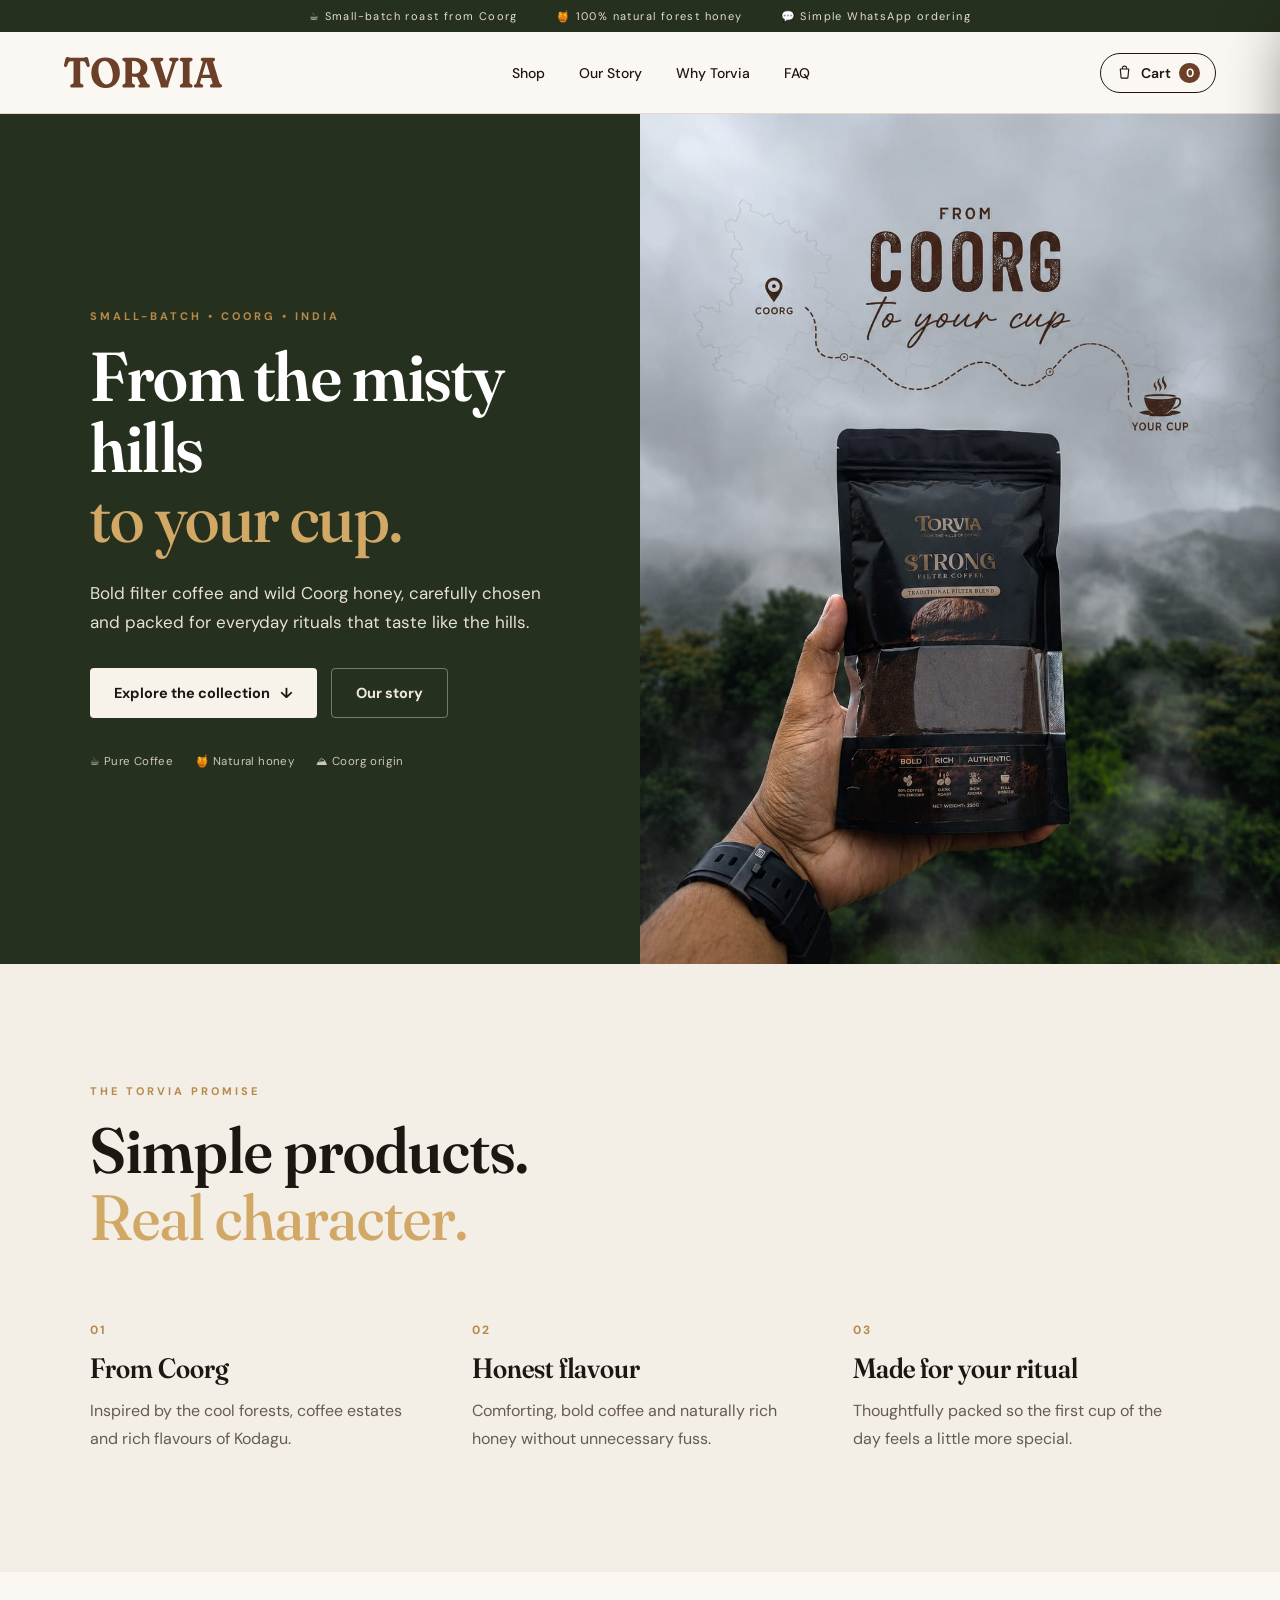
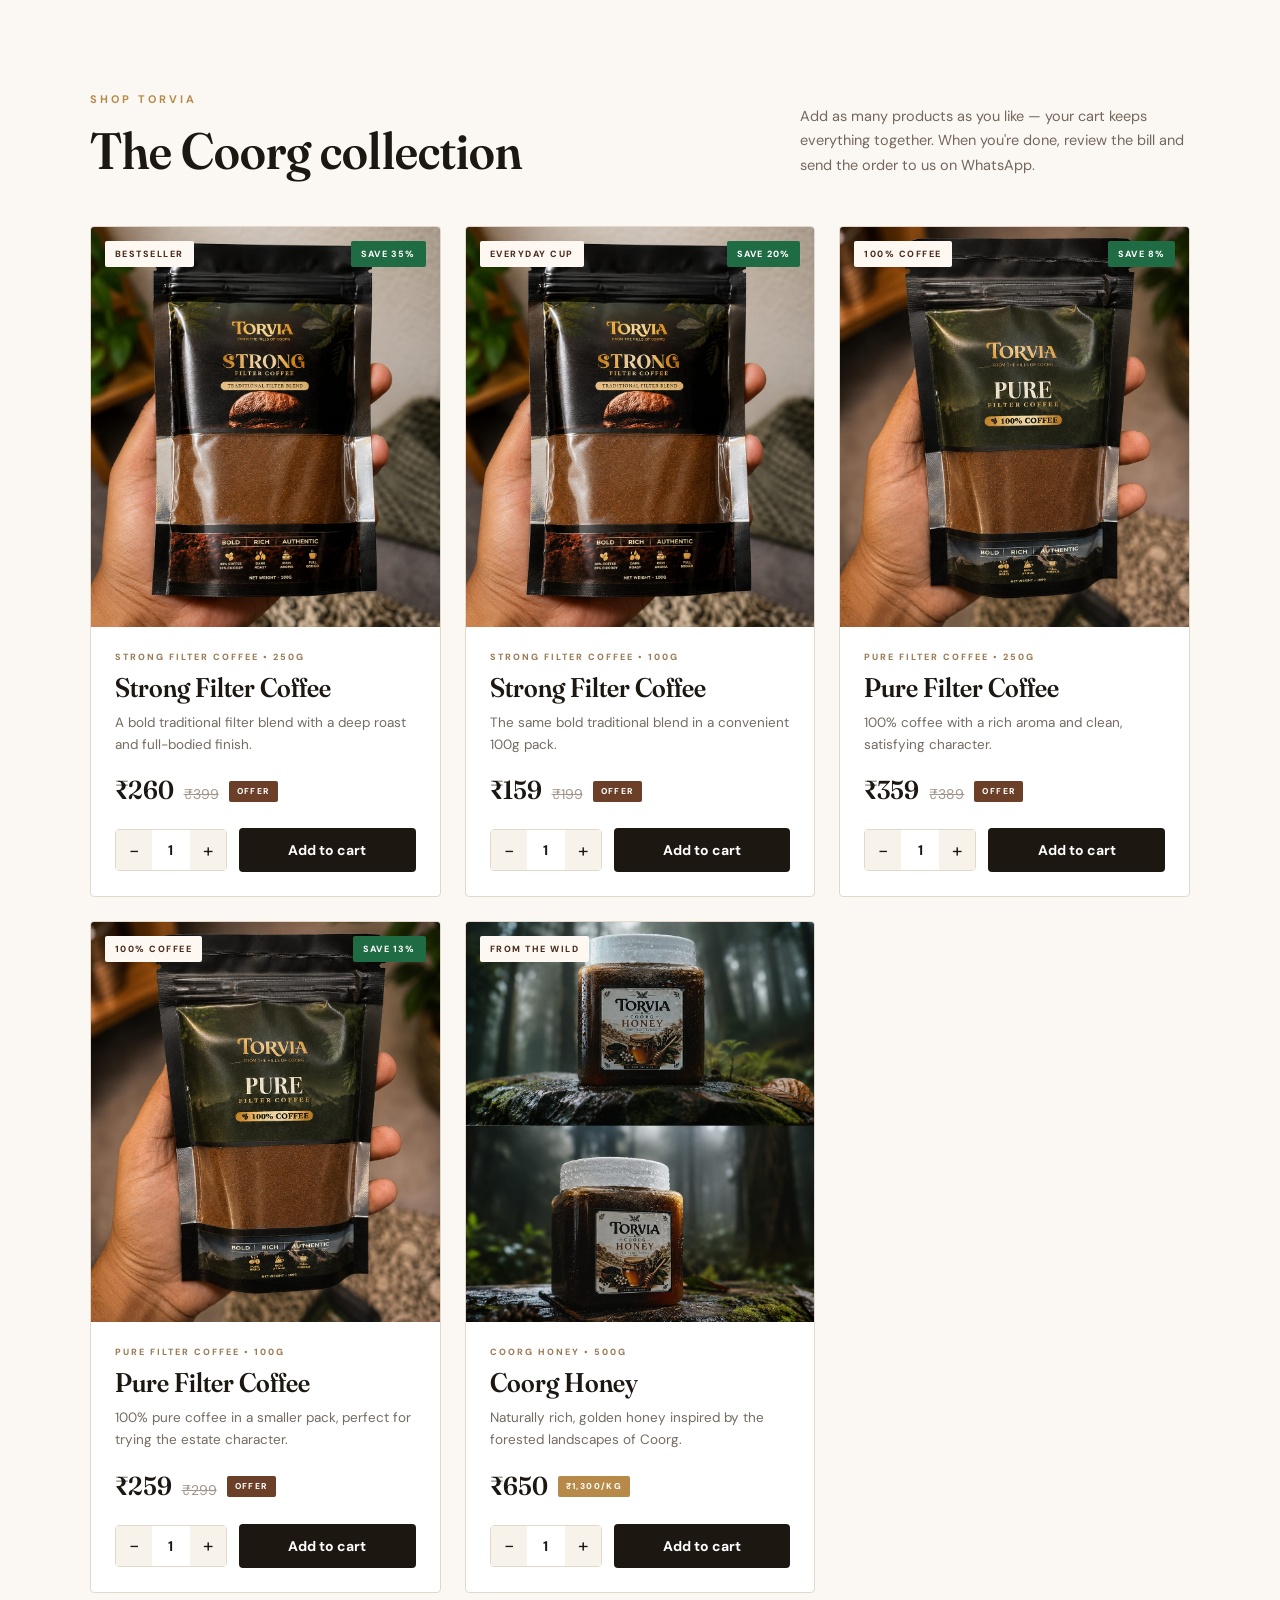
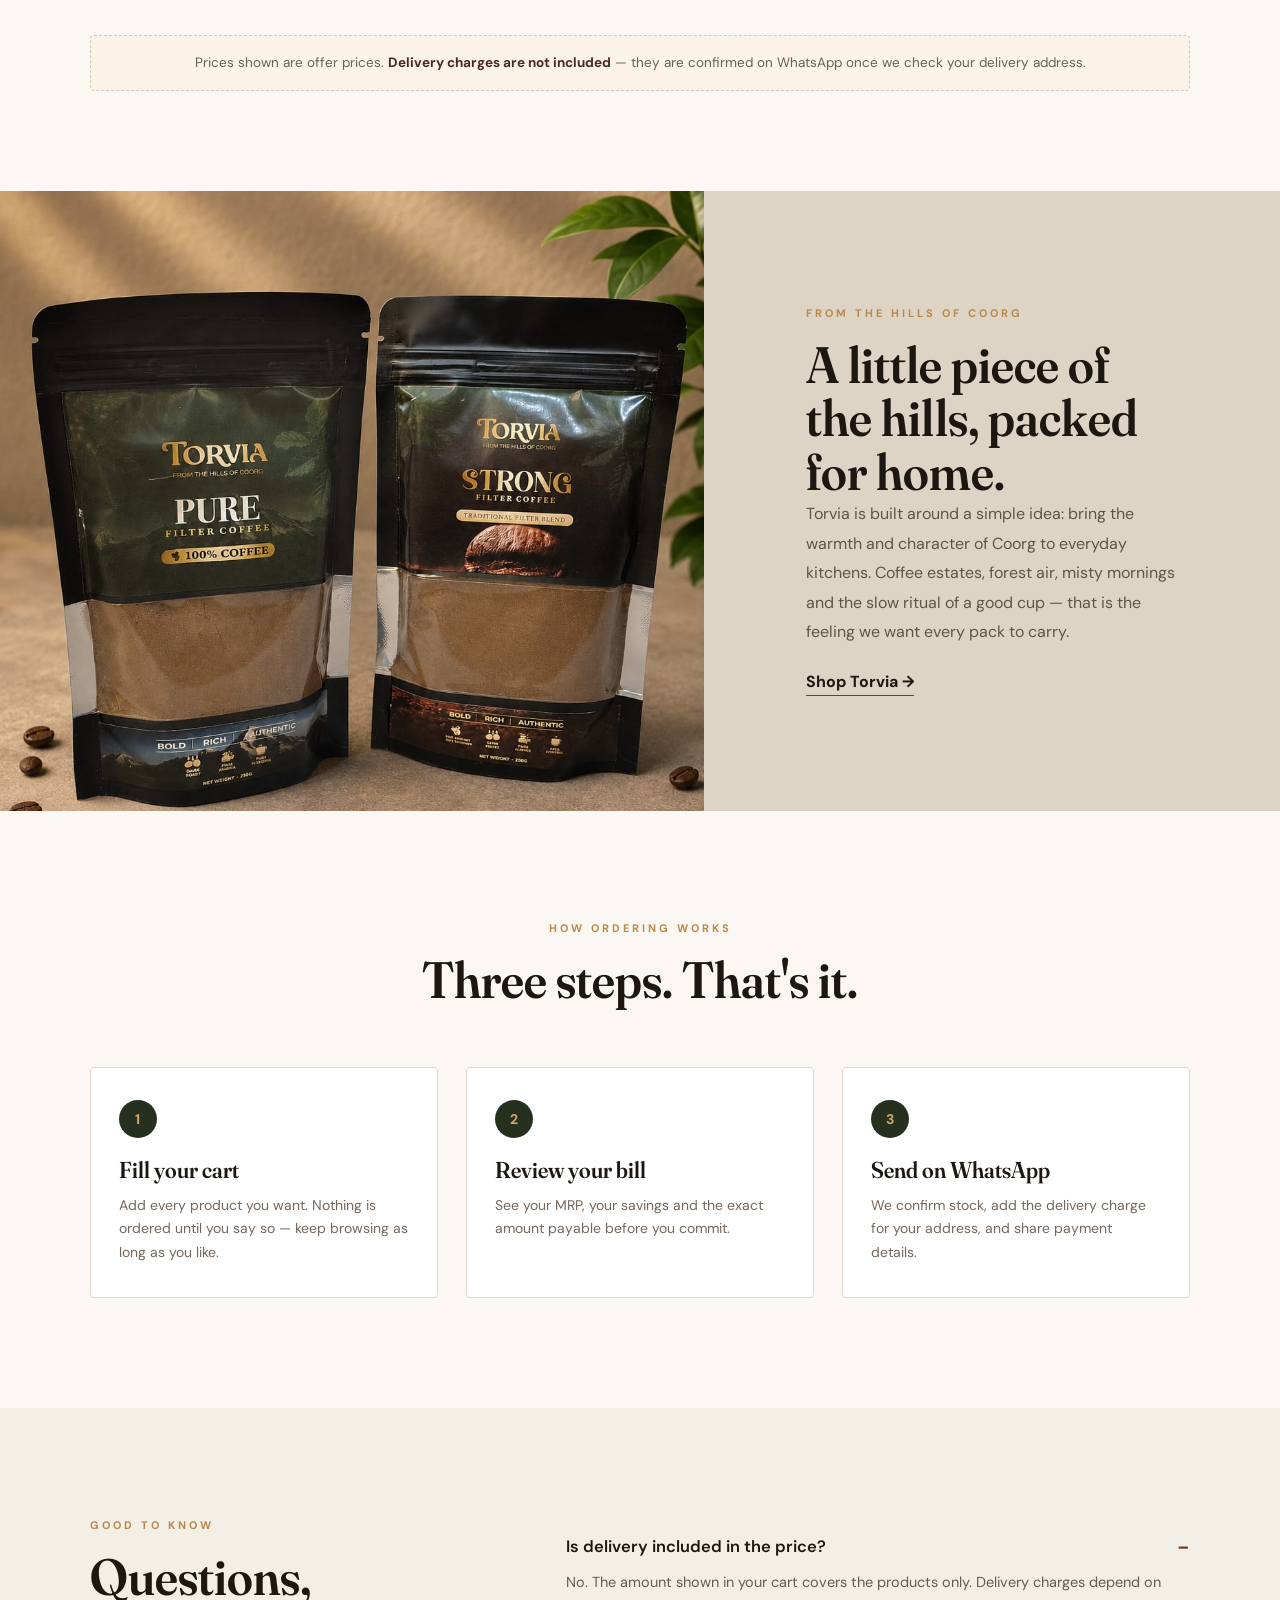
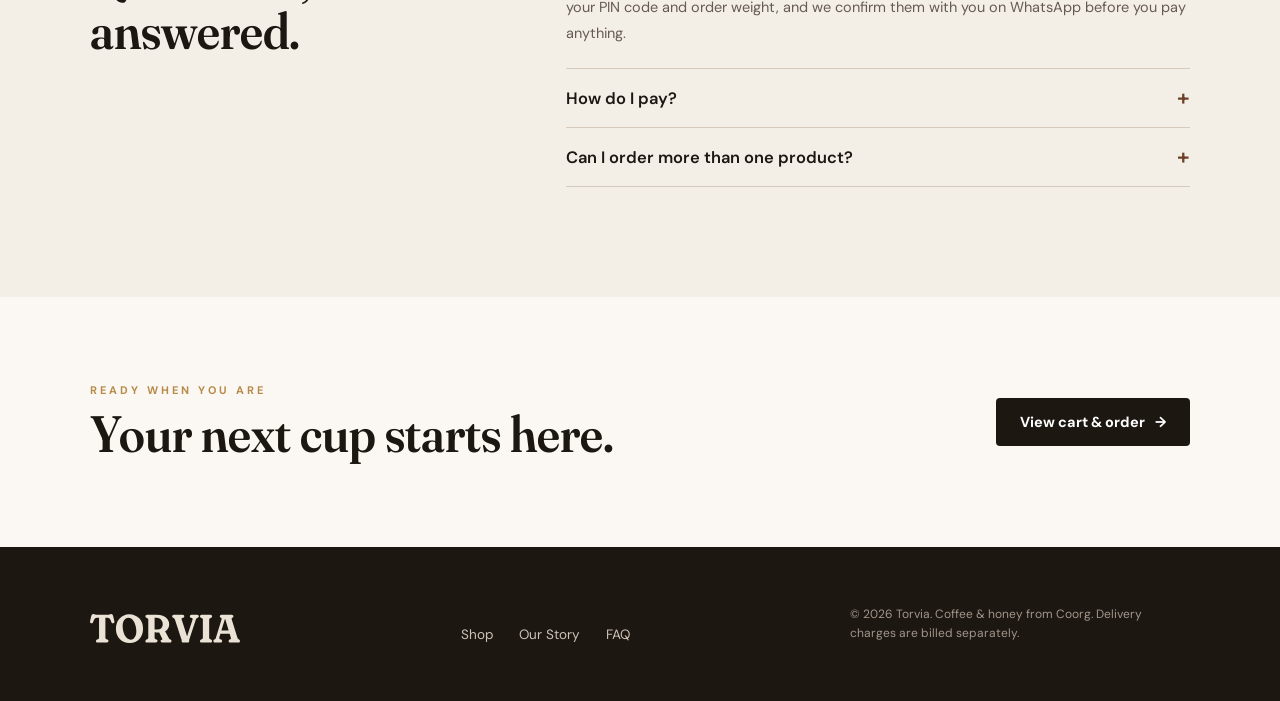
==== commit 81a9c0ce: "Update index.html" ====
--- a/torvia_premium_coffee/index.html
+++ b/torvia_premium_coffee/index.html
@@ -21,7 +21,7 @@
 <div class="ticker" role="status">
   <span>☕ Small-batch roast from Coorg</span>
   <span>🍯 100% natural forest honey</span>
-  <span>📦 Packed fresh on order</span>
+  
   <span>💬 Simple WhatsApp ordering</span>
 </div>
 
@@ -53,7 +53,7 @@
       <a class="btn ghost" href="#story">Our story</a>
     </div>
     <div class="hero-notes">
-      <span>☕ Freshly packed</span><span>🍯 Natural honey</span><span>⛰ Coorg origin</span>
+      <span>☕ Pure Coffee</span><span>🍯 Natural honey</span><span>⛰ Coorg origin</span>
     </div>
   </div>
   <div class="hero-image">
@@ -230,7 +230,7 @@
     <details open><summary>Is delivery included in the price?</summary><p>No. The amount shown in your cart covers the products only. Delivery charges depend on your PIN code and order weight, and we confirm them with you on WhatsApp before you pay anything.</p></details>
     <details><summary>How do I pay?</summary><p>Once you send your order on WhatsApp, we reply with the final bill including delivery and share UPI or bank transfer details. Nothing is charged on this website.</p></details>
     <details><summary>Can I order more than one product?</summary><p>Yes — add as many as you like. Your cart keeps everything together and sends one combined order.</p></details>
-    <details><summary>How fresh is the coffee?</summary><p>We pack in small batches on order, so what reaches you is close to roast date rather than sitting on a shelf.</p></details>
+    
   </div>
 </section>
 
